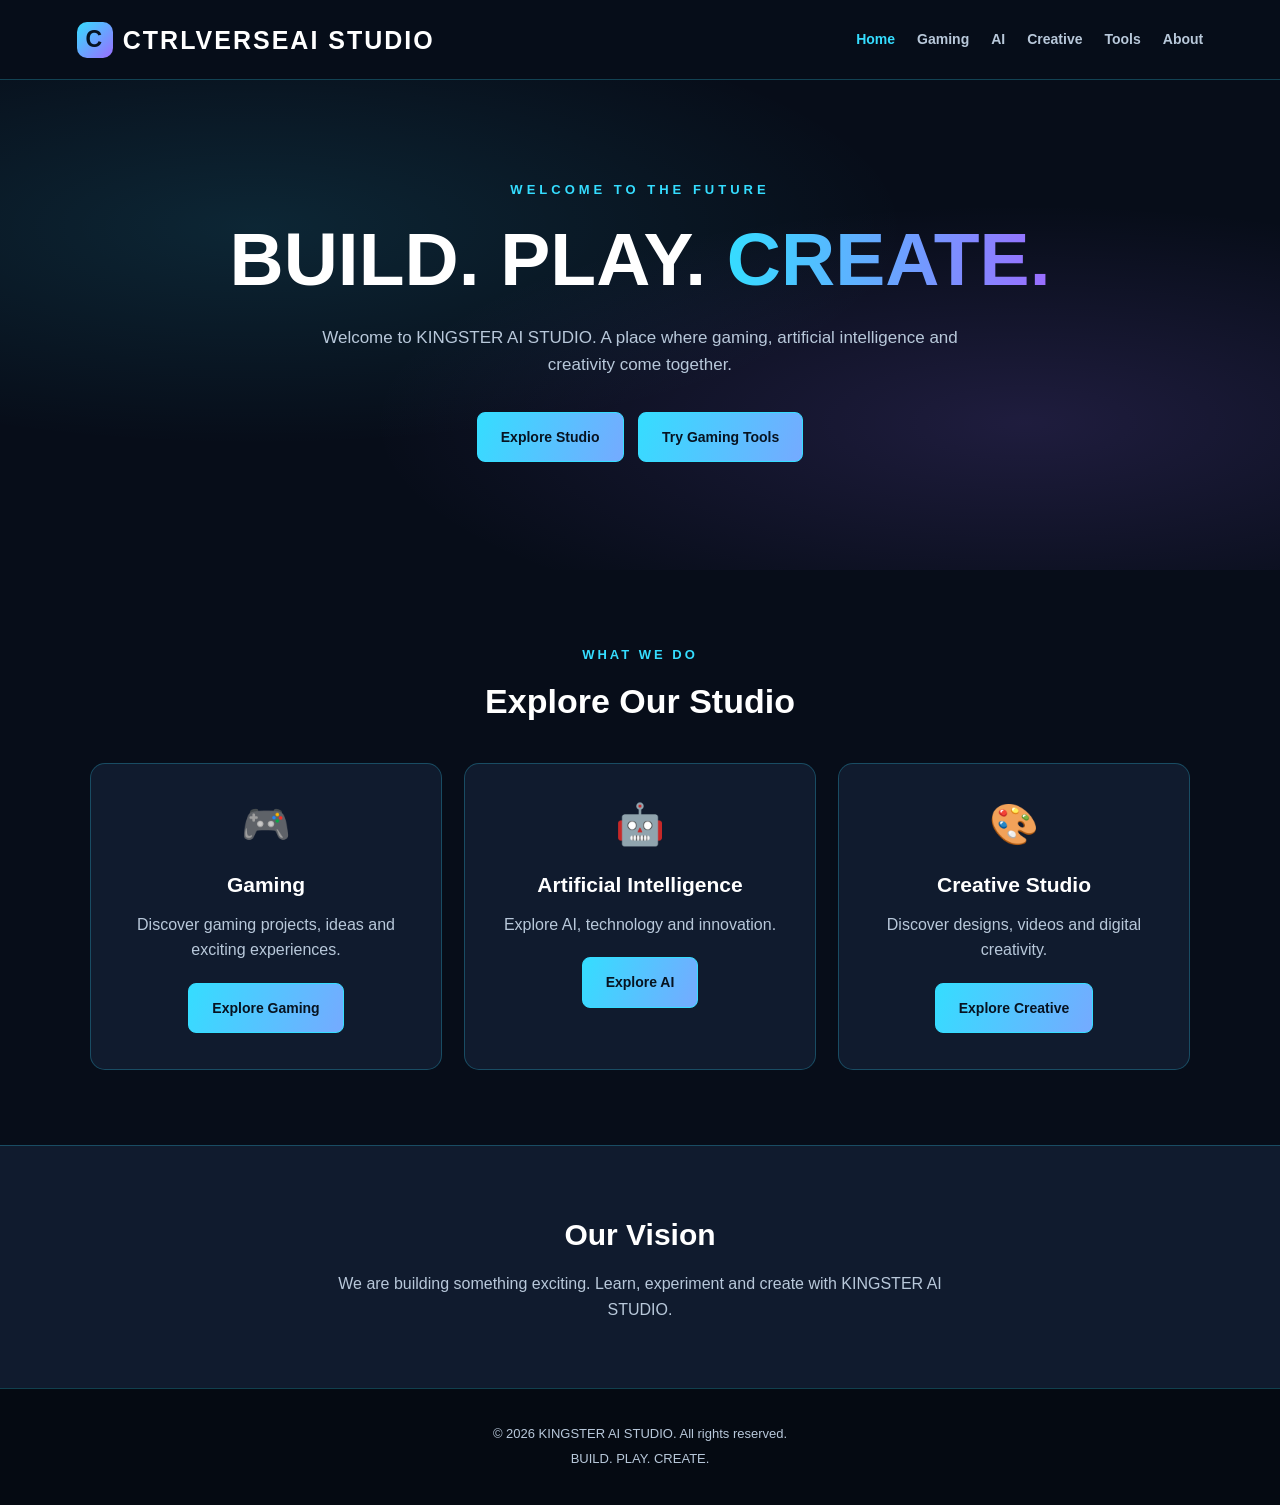
==== index.html @ c0beb0fc "Upload CTRLVERSE website" ====
<!DOCTYPE html>
<html lang="en">
<head>
    <meta charset="UTF-8">
    <meta name="viewport" content="width=device-width, initial-scale=1.0">
    <meta name="description" content="KINGSTER AI STUDIO - Build, Play and Create.">
    <title>KINGSTER AI STUDIO</title>
    <link rel="stylesheet" href="style.css">
    <script src="script.js" defer></script>
</head>

<body>

    <header class="header">
        <div class="logo">CTRLVERSEAI STUDIO</span></div>

        <nav class="navigation">
            <a href="index.html">Home</a>
            <a href="gaming.html">Gaming</a>
            <a href="ai.html">AI</a>
            <a href="creative.html">Creative</a>
            <a href="tools.html">Tools</a>
            <a href="about.html">About</a>
        </nav>
    </header>

    <main>

        <section class="hero">
            <div class="hero-content">
                <p class="hero-tag">WELCOME TO THE FUTURE</p>

                <h1>
                    BUILD. PLAY.
                    <span>CREATE.</span>
                </h1>

                <p>
                    Welcome to KINGSTER AI STUDIO.
                    A place where gaming, artificial intelligence
                    and creativity come together.
                </p>

                <a href="gaming.html" class="btn">
                    Explore Studio
                </a>

                <a href="tools.html" class="btn">
                    Try Gaming Tools
                </a>
            </div>
        </section>

        <section class="services">
            <div class="section-heading">
                <p>WHAT WE DO</p>
                <h2>Explore Our Studio</h2>
            </div>

            <div class="service-container">

                <div class="card">
                    <div class="card-icon">🎮</div>
                    <h3>Gaming</h3>
                    <p>
                        Discover gaming projects, ideas
                        and exciting experiences.
                    </p>
                    <a href="gaming.html" class="btn">
                        Explore Gaming
                    </a>
                </div>

                <div class="card">
                    <div class="card-icon">🤖</div>
                    <h3>Artificial Intelligence</h3>
                    <p>
                        Explore AI, technology
                        and innovation.
                    </p>
                    <a href="ai.html" class="btn">
                        Explore AI
                    </a>
                </div>

                <div class="card">
                    <div class="card-icon">🎨</div>
                    <h3>Creative Studio</h3>
                    <p>
                        Discover designs, videos
                        and digital creativity.
                    </p>
                    <a href="creative.html" class="btn">
                        Explore Creative
                    </a>
                </div>

            </div>
        </section>

        <section class="games-section">
            <h2>Our Vision</h2>
            <p>
                We are building something exciting.
                Learn, experiment and create with
                KINGSTER AI STUDIO.
            </p>
        </section>

    </main>

    <footer class="footer">
        <p>© 2026 KINGSTER AI STUDIO. All rights reserved.</p>
        <p>BUILD. PLAY. CREATE.</p>
    </footer>

</body>
</html>
---- style.css ----
/* =====================================
   CTRLVERSE
   OFFICIAL WEBSITE DESIGN
===================================== */

:root {
    --background: #070d19;
    --surface: #101b2e;
    --surface-light: #172640;
    --cyan: #35ddff;
    --purple: #9b6dff;
    --white: #ffffff;
    --muted: #b8c8da;
    --border: rgba(53, 221, 255, 0.25);
}

/* GENERAL SETTINGS */

* {
    margin: 0;
    padding: 0;
    box-sizing: border-box;
}

html {
    scroll-behavior: smooth;
}

body {
    font-family: Arial, Helvetica, sans-serif;
    background: var(--background);
    color: var(--white);
    line-height: 1.6;
    min-height: 100vh;
}

a {
    text-decoration: none;
}

/* HEADER */

.header {
    width: 100%;
    min-height: 80px;
    padding: 18px 6%;
    display: flex;
    justify-content: space-between;
    align-items: center;
    flex-wrap: wrap;
    gap: 18px;
    background: rgba(7, 13, 25, 0.96);
    border-bottom: 1px solid var(--border);
    position: relative;
    z-index: 10;
}

/* CTRLVERSE BRAND */

.logo {
    display: flex;
    align-items: center;
    gap: 10px;
    color: var(--white);
    font-size: 25px;
    font-weight: 900;
    letter-spacing: 2px;
}

.logo::before {
    content: "C";
    width: 36px;
    height: 36px;
    display: inline-flex;
    justify-content: center;
    align-items: center;
    border-radius: 10px;
    background: linear-gradient(135deg, var(--cyan), var(--purple));
    color: #071321;
    font-size: 23px;
    font-weight: 900;
}

/* NAVIGATION */

.navigation {
    display: flex;
    align-items: center;
    flex-wrap: wrap;
    gap: 22px;
}

.navigation a {
    color: var(--muted);
    font-size: 14px;
    font-weight: bold;
    transition: 0.3s ease;
}

.navigation a:hover,
.navigation a.active {
    color: var(--cyan);
}

/* HOMEPAGE HERO */

.hero {
    min-height: 490px;
    display: flex;
    justify-content: center;
    align-items: center;
    text-align: center;
    padding: 70px 20px;
    background:
        radial-gradient(ellipse at 20% 30%, rgba(53, 221, 255, 0.12), transparent 45%),
        radial-gradient(ellipse at 80% 70%, rgba(155, 109, 255, 0.16), transparent 45%),
        var(--background);
}

.hero-content {
    max-width: 850px;
}

.hero-tag {
    color: var(--cyan);
    letter-spacing: 4px;
    font-size: 13px;
    font-weight: bold;
    margin-bottom: 15px;
}

.hero h1 {
    font-size: clamp(42px, 7vw, 75px);
    font-weight: 900;
    line-height: 1.15;
    margin-bottom: 22px;
}

.hero h1 span {
    background: linear-gradient(90deg, var(--cyan), var(--purple));
    background-clip: text;
    -webkit-background-clip: text;
    color: transparent;
}

.hero-content > p:not(.hero-tag) {
    color: var(--muted);
    max-width: 650px;
    margin: 0 auto 25px;
    font-size: 17px;
}

/* BUTTONS */

.btn {
    display: inline-block;
    padding: 13px 23px;
    margin: 8px 5px;
    border: 1px solid var(--cyan);
    border-radius: 8px;
    background: linear-gradient(110deg, var(--cyan), #75aaff);
    color: #071321;
    font-weight: bold;
    font-size: 14px;
    cursor: pointer;
    transition: 0.3s ease;
}

.btn:hover {
    transform: translateY(-3px);
    box-shadow: 0 8px 25px rgba(53, 221, 255, 0.25);
}

/* SERVICES */

.services {
    padding: 75px 6%;
    text-align: center;
}

.section-heading {
    margin-bottom: 35px;
}

.section-heading > p {
    color: var(--cyan);
    font-weight: bold;
    letter-spacing: 3px;
    font-size: 13px;
}

.section-heading h2 {
    font-size: 34px;
    margin-top: 8px;
}

.service-container {
    max-width: 1100px;
    margin: auto;
    display: grid;
    grid-template-columns: repeat(auto-fit, minmax(230px, 1fr));
    gap: 22px;
}

/* CARDS */

.card,
.game-card {
    background: var(--surface);
    border: 1px solid var(--border);
    border-radius: 15px;
    padding: 28px;
    transition: 0.3s ease;
}

.card:hover,
.game-card:hover {
    transform: translateY(-6px);
    border-color: var(--cyan);
    box-shadow: 0 12px 35px rgba(53, 221, 255, 0.1);
}

.card-icon,
.game-icon {
    font-size: 40px;
    margin-bottom: 12px;
}

.card h3 {
    font-size: 21px;
    margin-bottom: 10px;
}

.card p,
.game-card p {
    color: var(--muted);
    margin-bottom: 12px;
}

/* GAMING SECTIONS */

.games-section {
    padding: 65px 20px;
    text-align: center;
    background: var(--surface);
    border-top: 1px solid var(--border);
}

.games-section h2 {
    font-size: 30px;
    margin-bottom: 12px;
}

.games-section p {
    max-width: 650px;
    margin: auto;
    color: var(--muted);
}

.game-grid {
    max-width: 1100px;
    margin: 30px auto;
    display: grid;
    grid-template-columns: repeat(auto-fit, minmax(230px, 1fr));
    gap: 20px;
}

.gaming-message {
    color: var(--cyan);
    text-align: center;
    margin-top: 20px;
}

/* PAGE HEADINGS */

.page-hero {
    padding: 70px 20px;
    text-align: center;
}

.page-hero h1 {
    font-size: clamp(32px, 5vw, 55px);
    margin-bottom: 15px;
}

.page-hero p {
    color: var(--muted);
}

/* FOOTER */

.footer {
    padding: 30px 20px;
    background: #050a12;
    border-top: 1px solid var(--border);
    text-align: center;
}

.footer p {
    color: var(--muted);
    font-size: 13px;
    margin: 5px;
}

/* SCROLLBAR */

::-webkit-scrollbar {
    width: 9px;
}

::-webkit-scrollbar-track {
    background: var(--background);
}

::-webkit-scrollbar-thumb {
    background: #254c65;
    border-radius: 10px;
}

/* MOBILE DESIGN */

@media (max-width: 700px) {

    .header {
        flex-direction: column;
        text-align: center;
        padding: 20px;
    }

    .navigation {
        justify-content: center;
        gap: 14px;
    }

    .navigation a {
        font-size: 13px;
    }

    .hero {
        min-height: 400px;
    }

    .hero-content > p:not(.hero-tag) {
        font-size: 15px;
    }

    .services {
        padding: 50px 20px;
    }

    .section-heading h2 {
        font-size: 27px;
    }
}

/* =================================
   CTRLVERSE - MOBILE RESPONSIVE FIX
================================= */

html,
body {
    width: 100%;
    overflow-x: hidden;
}

img,
video {
    max-width: 100%;
    height: auto;
}

/* TABLETS AND MOBILE PHONES */

@media screen and (max-width: 700px) {

    .header {
        width: 100%;
        padding: 15px 12px;
        flex-direction: column;
        gap: 12px;
    }

    .logo {
        font-size: 21px;
        letter-spacing: 1px;
    }

    .navigation {
        width: 100%;
        justify-content: center;
        flex-wrap: wrap;
        gap: 7px;
    }

    .navigation a {
        font-size: 12px;
        padding: 6px 8px;
    }

    .hero {
        min-height: 380px;
        padding: 50px 16px;
    }

    .services,
    .gaming-page,
    .about-main,
    .ai-main,
    .creative-main,
    .tool-main {
        padding: 35px 14px;
    }

    .service-container,
    .gaming-grid,
    .about-grid,
    .game-grid {
        grid-template-columns: 1fr;
        width: 100%;
    }

    .card,
    .game-card,
    .gaming-card,
    .about-card {
        width: 100%;
    }

    .tool-card,
    .ai-card,
    .creative-card {
        width: 100% !important;
        max-width: 100% !important;
        padding: 20px !important;
    }

    .tool-buttons,
    .ai-buttons,
    .creative-buttons {
        display: flex;
        flex-wrap: wrap;
        gap: 10px;
    }

    .tool-button,
    .ai-button,
    .creative-button {
        flex: 1 1 130px;
        min-height: 45px;
    }

    .tool-select,
    .ai-select,
    .ai-input,
    .creative-select,
    .creative-input {
        width: 100%;
        min-width: 0;
        font-size: 16px;
    }

    .tool-result,
    .ai-output,
    .creative-output {
        width: 100%;
        font-size: 16px;
        overflow-wrap: anywhere;
    }

    .about-goal,
    .gaming-callout {
        padding: 22px 15px;
    }

    .footer {
        padding: 25px 12px;
    }
}

/* SMALLER PHONES */

@media screen and (max-width: 380px) {

    .logo {
        font-size: 18px;
    }

    .navigation {
        gap: 5px;
    }

    .navigation a {
        font-size: 11px;
        padding: 5px 6px;
    }

    .hero h1 {
        font-size: 36px;
    }

    .section-heading h2 {
        font-size: 24px;
    }

    .tool-card,
    .ai-card,
    .creative-card {
        padding: 15px !important;
    }
}
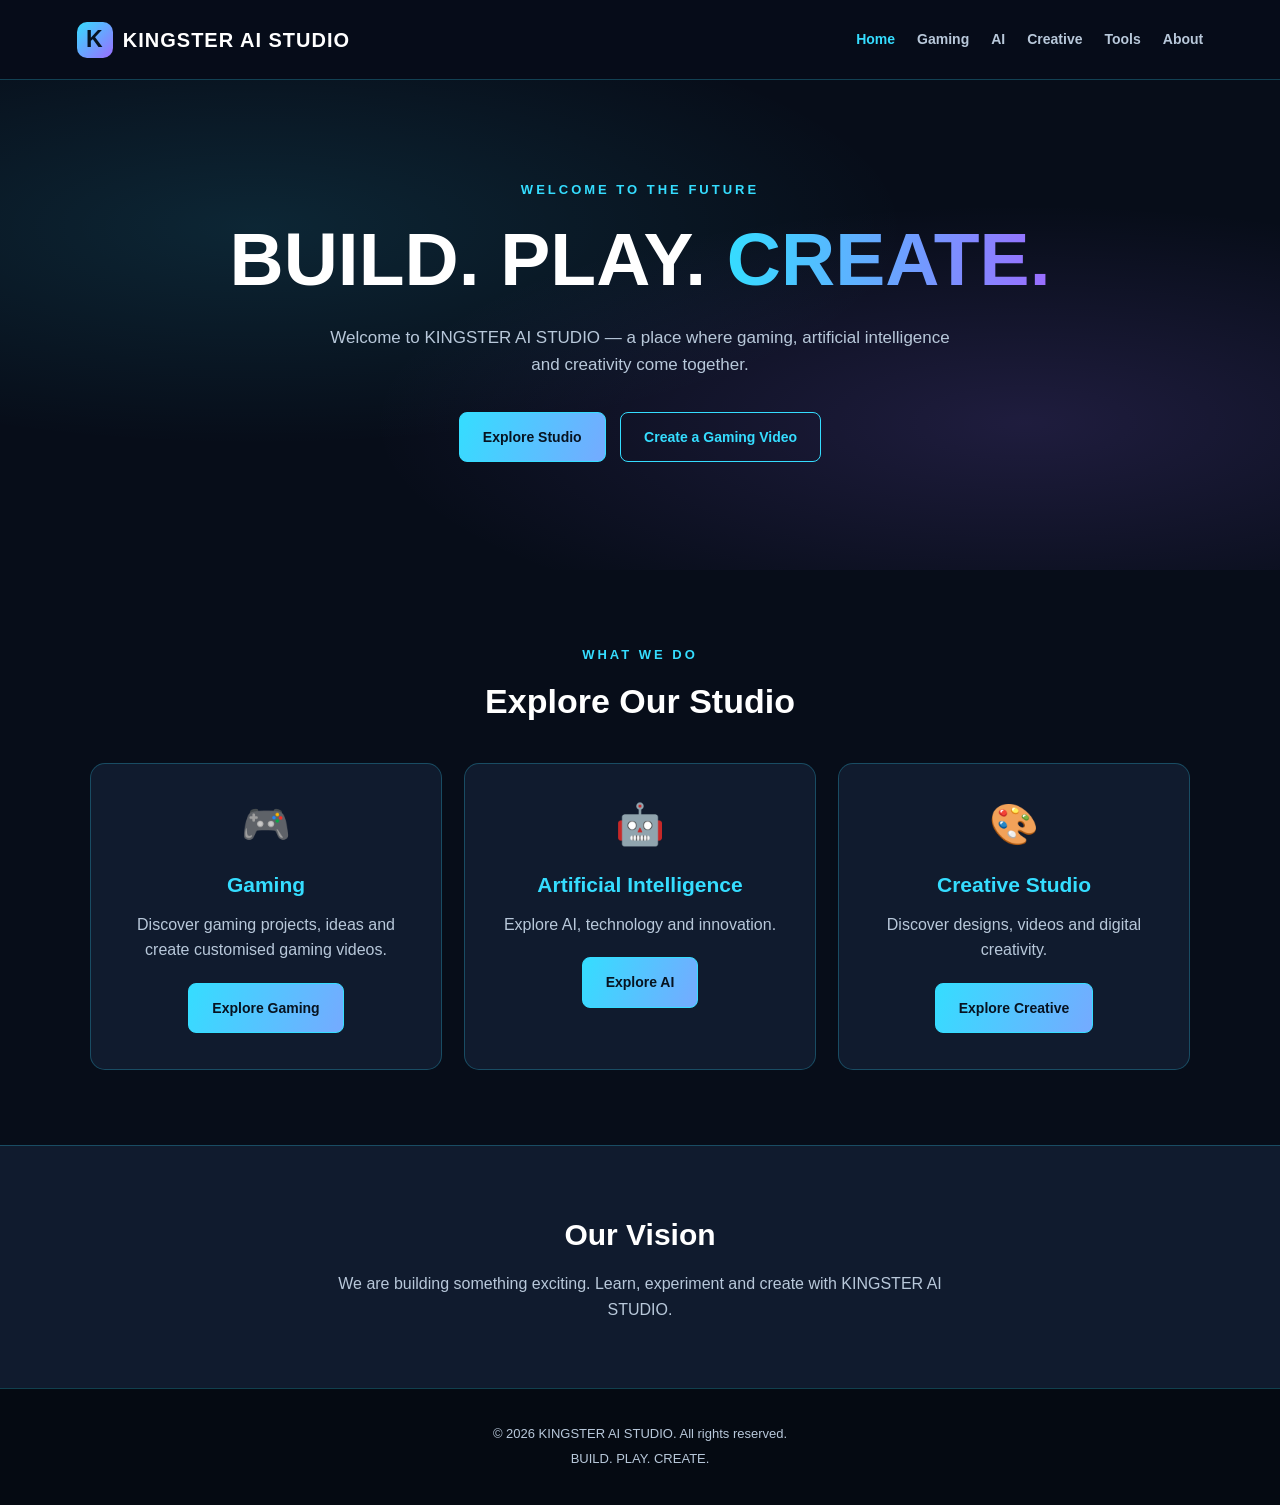
==== commit 27e6090a: "Add files via upload Rebrand website to KINGSTERLABS" ====
--- a/index.html
+++ b/index.html
@@ -1,119 +1,73 @@
-
-<!DOCTYPE html>
-<html lang="en">
-<head>
-    <meta charset="UTF-8">
-    <meta name="viewport" content="width=device-width, initial-scale=1.0">
-    <meta name="description" content="KINGSTER AI STUDIO - Build, Play and Create.">
-    <title>KINGSTER AI STUDIO</title>
-    <link rel="stylesheet" href="style.css">
-    <script src="script.js" defer></script>
-</head>
-
-<body>
-
-    <header class="header">
-        <div class="logo">CTRLVERSEAI STUDIO</span></div>
-
-        <nav class="navigation">
-            <a href="index.html">Home</a>
-            <a href="gaming.html">Gaming</a>
-            <a href="ai.html">AI</a>
-            <a href="creative.html">Creative</a>
-            <a href="tools.html">Tools</a>
-            <a href="about.html">About</a>
-        </nav>
-    </header>
-
-    <main>
-
-        <section class="hero">
-            <div class="hero-content">
-                <p class="hero-tag">WELCOME TO THE FUTURE</p>
-
-                <h1>
-                    BUILD. PLAY.
-                    <span>CREATE.</span>
-                </h1>
-
-                <p>
-                    Welcome to KINGSTER AI STUDIO.
-                    A place where gaming, artificial intelligence
-                    and creativity come together.
-                </p>
-
-                <a href="gaming.html" class="btn">
-                    Explore Studio
-                </a>
-
-                <a href="tools.html" class="btn">
-                    Try Gaming Tools
-                </a>
-            </div>
-        </section>
-
-        <section class="services">
-            <div class="section-heading">
-                <p>WHAT WE DO</p>
-                <h2>Explore Our Studio</h2>
-            </div>
-
-            <div class="service-container">
-
-                <div class="card">
-                    <div class="card-icon">🎮</div>
-                    <h3>Gaming</h3>
-                    <p>
-                        Discover gaming projects, ideas
-                        and exciting experiences.
-                    </p>
-                    <a href="gaming.html" class="btn">
-                        Explore Gaming
-                    </a>
-                </div>
-
-                <div class="card">
-                    <div class="card-icon">🤖</div>
-                    <h3>Artificial Intelligence</h3>
-                    <p>
-                        Explore AI, technology
-                        and innovation.
-                    </p>
-                    <a href="ai.html" class="btn">
-                        Explore AI
-                    </a>
-                </div>
-
-                <div class="card">
-                    <div class="card-icon">🎨</div>
-                    <h3>Creative Studio</h3>
-                    <p>
-                        Discover designs, videos
-                        and digital creativity.
-                    </p>
-                    <a href="creative.html" class="btn">
-                        Explore Creative
-                    </a>
-                </div>
-
-            </div>
-        </section>
-
-        <section class="games-section">
-            <h2>Our Vision</h2>
-            <p>
-                We are building something exciting.
-                Learn, experiment and create with
-                KINGSTER AI STUDIO.
-            </p>
-        </section>
-
-    </main>
-
-    <footer class="footer">
-        <p>© 2026 KINGSTER AI STUDIO. All rights reserved.</p>
-        <p>BUILD. PLAY. CREATE.</p>
-    </footer>
-
-</body>
-</html>
+<!DOCTYPE html>
+<html lang="en">
+<head>
+  <meta charset="UTF-8">
+  <meta name="viewport" content="width=device-width, initial-scale=1.0">
+  <meta name="description" content="KINGSTER AI STUDIO - Build, Play and Create.">
+  <title>KINGSTER AI STUDIO</title>
+  <link rel="stylesheet" href="style.css">
+  <script src="script.js" defer></script>
+</head>
+<body>
+  <header class="header">
+    <a class="logo" href="index.html">KINGSTER AI STUDIO</a>
+    <nav class="navigation" aria-label="Main navigation">
+      <a href="index.html">Home</a>
+      <a href="gaming.html">Gaming</a>
+      <a href="ai.html">AI</a>
+      <a href="creative.html">Creative</a>
+      <a href="tools.html">Tools</a>
+      <a href="about.html">About</a>
+    </nav>
+  </header>
+
+  <main>
+    <section class="hero">
+      <div class="hero-content">
+        <p class="hero-tag">WELCOME TO THE FUTURE</p>
+        <h1>BUILD. PLAY. <span>CREATE.</span></h1>
+        <p>Welcome to KINGSTER AI STUDIO — a place where gaming, artificial intelligence and creativity come together.</p>
+        <a href="gaming.html" class="btn">Explore Studio</a>
+        <a href="gaming.html#ai-editor" class="btn btn-secondary">Create a Gaming Video</a>
+      </div>
+    </section>
+
+    <section class="services">
+      <div class="section-heading">
+        <p>WHAT WE DO</p>
+        <h2>Explore Our Studio</h2>
+      </div>
+      <div class="service-container">
+        <article class="card">
+          <div class="card-icon">🎮</div>
+          <h3>Gaming</h3>
+          <p>Discover gaming projects, ideas and create customised gaming videos.</p>
+          <a href="gaming.html" class="btn">Explore Gaming</a>
+        </article>
+        <article class="card">
+          <div class="card-icon">🤖</div>
+          <h3>Artificial Intelligence</h3>
+          <p>Explore AI, technology and innovation.</p>
+          <a href="ai.html" class="btn">Explore AI</a>
+        </article>
+        <article class="card">
+          <div class="card-icon">🎨</div>
+          <h3>Creative Studio</h3>
+          <p>Discover designs, videos and digital creativity.</p>
+          <a href="creative.html" class="btn">Explore Creative</a>
+        </article>
+      </div>
+    </section>
+
+    <section class="games-section">
+      <h2>Our Vision</h2>
+      <p>We are building something exciting. Learn, experiment and create with KINGSTER AI STUDIO.</p>
+    </section>
+  </main>
+
+  <footer class="footer">
+    <p>© 2026 KINGSTER AI STUDIO. All rights reserved.</p>
+    <p>BUILD. PLAY. CREATE.</p>
+  </footer>
+</body>
+</html>
--- a/style.css
+++ b/style.css
@@ -1,511 +1,164 @@
-
-/* =====================================
-   CTRLVERSE
-   OFFICIAL WEBSITE DESIGN
-===================================== */
-
-:root {
-    --background: #070d19;
-    --surface: #101b2e;
-    --surface-light: #172640;
-    --cyan: #35ddff;
-    --purple: #9b6dff;
-    --white: #ffffff;
-    --muted: #b8c8da;
-    --border: rgba(53, 221, 255, 0.25);
-}
-
-/* GENERAL SETTINGS */
-
-* {
-    margin: 0;
-    padding: 0;
-    box-sizing: border-box;
-}
-
-html {
-    scroll-behavior: smooth;
-}
-
-body {
-    font-family: Arial, Helvetica, sans-serif;
-    background: var(--background);
-    color: var(--white);
-    line-height: 1.6;
-    min-height: 100vh;
-}
-
-a {
-    text-decoration: none;
-}
-
-/* HEADER */
-
-.header {
-    width: 100%;
-    min-height: 80px;
-    padding: 18px 6%;
-    display: flex;
-    justify-content: space-between;
-    align-items: center;
-    flex-wrap: wrap;
-    gap: 18px;
-    background: rgba(7, 13, 25, 0.96);
-    border-bottom: 1px solid var(--border);
-    position: relative;
-    z-index: 10;
-}
-
-/* CTRLVERSE BRAND */
-
-.logo {
-    display: flex;
-    align-items: center;
-    gap: 10px;
-    color: var(--white);
-    font-size: 25px;
-    font-weight: 900;
-    letter-spacing: 2px;
-}
-
-.logo::before {
-    content: "C";
-    width: 36px;
-    height: 36px;
-    display: inline-flex;
-    justify-content: center;
-    align-items: center;
-    border-radius: 10px;
-    background: linear-gradient(135deg, var(--cyan), var(--purple));
-    color: #071321;
-    font-size: 23px;
-    font-weight: 900;
-}
-
-/* NAVIGATION */
-
-.navigation {
-    display: flex;
-    align-items: center;
-    flex-wrap: wrap;
-    gap: 22px;
-}
-
-.navigation a {
-    color: var(--muted);
-    font-size: 14px;
-    font-weight: bold;
-    transition: 0.3s ease;
-}
-
-.navigation a:hover,
-.navigation a.active {
-    color: var(--cyan);
-}
-
-/* HOMEPAGE HERO */
-
-.hero {
-    min-height: 490px;
-    display: flex;
-    justify-content: center;
-    align-items: center;
-    text-align: center;
-    padding: 70px 20px;
-    background:
-        radial-gradient(ellipse at 20% 30%, rgba(53, 221, 255, 0.12), transparent 45%),
-        radial-gradient(ellipse at 80% 70%, rgba(155, 109, 255, 0.16), transparent 45%),
-        var(--background);
-}
-
-.hero-content {
-    max-width: 850px;
-}
-
-.hero-tag {
-    color: var(--cyan);
-    letter-spacing: 4px;
-    font-size: 13px;
-    font-weight: bold;
-    margin-bottom: 15px;
-}
-
-.hero h1 {
-    font-size: clamp(42px, 7vw, 75px);
-    font-weight: 900;
-    line-height: 1.15;
-    margin-bottom: 22px;
-}
-
-.hero h1 span {
-    background: linear-gradient(90deg, var(--cyan), var(--purple));
-    background-clip: text;
-    -webkit-background-clip: text;
-    color: transparent;
-}
-
-.hero-content > p:not(.hero-tag) {
-    color: var(--muted);
-    max-width: 650px;
-    margin: 0 auto 25px;
-    font-size: 17px;
-}
-
-/* BUTTONS */
-
-.btn {
-    display: inline-block;
-    padding: 13px 23px;
-    margin: 8px 5px;
-    border: 1px solid var(--cyan);
-    border-radius: 8px;
-    background: linear-gradient(110deg, var(--cyan), #75aaff);
-    color: #071321;
-    font-weight: bold;
-    font-size: 14px;
-    cursor: pointer;
-    transition: 0.3s ease;
-}
-
-.btn:hover {
-    transform: translateY(-3px);
-    box-shadow: 0 8px 25px rgba(53, 221, 255, 0.25);
-}
-
-/* SERVICES */
-
-.services {
-    padding: 75px 6%;
-    text-align: center;
-}
-
-.section-heading {
-    margin-bottom: 35px;
-}
-
-.section-heading > p {
-    color: var(--cyan);
-    font-weight: bold;
-    letter-spacing: 3px;
-    font-size: 13px;
-}
-
-.section-heading h2 {
-    font-size: 34px;
-    margin-top: 8px;
-}
-
-.service-container {
-    max-width: 1100px;
-    margin: auto;
-    display: grid;
-    grid-template-columns: repeat(auto-fit, minmax(230px, 1fr));
-    gap: 22px;
-}
-
-/* CARDS */
-
-.card,
-.game-card {
-    background: var(--surface);
-    border: 1px solid var(--border);
-    border-radius: 15px;
-    padding: 28px;
-    transition: 0.3s ease;
-}
-
-.card:hover,
-.game-card:hover {
-    transform: translateY(-6px);
-    border-color: var(--cyan);
-    box-shadow: 0 12px 35px rgba(53, 221, 255, 0.1);
-}
-
-.card-icon,
-.game-icon {
-    font-size: 40px;
-    margin-bottom: 12px;
-}
-
-.card h3 {
-    font-size: 21px;
-    margin-bottom: 10px;
-}
-
-.card p,
-.game-card p {
-    color: var(--muted);
-    margin-bottom: 12px;
-}
-
-/* GAMING SECTIONS */
-
-.games-section {
-    padding: 65px 20px;
-    text-align: center;
-    background: var(--surface);
-    border-top: 1px solid var(--border);
-}
-
-.games-section h2 {
-    font-size: 30px;
-    margin-bottom: 12px;
-}
-
-.games-section p {
-    max-width: 650px;
-    margin: auto;
-    color: var(--muted);
-}
-
-.game-grid {
-    max-width: 1100px;
-    margin: 30px auto;
-    display: grid;
-    grid-template-columns: repeat(auto-fit, minmax(230px, 1fr));
-    gap: 20px;
-}
-
-.gaming-message {
-    color: var(--cyan);
-    text-align: center;
-    margin-top: 20px;
-}
-
-/* PAGE HEADINGS */
-
-.page-hero {
-    padding: 70px 20px;
-    text-align: center;
-}
-
-.page-hero h1 {
-    font-size: clamp(32px, 5vw, 55px);
-    margin-bottom: 15px;
-}
-
-.page-hero p {
-    color: var(--muted);
-}
-
-/* FOOTER */
-
-.footer {
-    padding: 30px 20px;
-    background: #050a12;
-    border-top: 1px solid var(--border);
-    text-align: center;
-}
-
-.footer p {
-    color: var(--muted);
-    font-size: 13px;
-    margin: 5px;
-}
-
-/* SCROLLBAR */
-
-::-webkit-scrollbar {
-    width: 9px;
-}
-
-::-webkit-scrollbar-track {
-    background: var(--background);
-}
-
-::-webkit-scrollbar-thumb {
-    background: #254c65;
-    border-radius: 10px;
-}
-
-/* MOBILE DESIGN */
-
-@media (max-width: 700px) {
-
-    .header {
-        flex-direction: column;
-        text-align: center;
-        padding: 20px;
-    }
-
-    .navigation {
-        justify-content: center;
-        gap: 14px;
-    }
-
-    .navigation a {
-        font-size: 13px;
-    }
-
-    .hero {
-        min-height: 400px;
-    }
-
-    .hero-content > p:not(.hero-tag) {
-        font-size: 15px;
-    }
-
-    .services {
-        padding: 50px 20px;
-    }
-
-    .section-heading h2 {
-        font-size: 27px;
-    }
-}
-
-/* =================================
-   CTRLVERSE - MOBILE RESPONSIVE FIX
-================================= */
-
-html,
-body {
-    width: 100%;
-    overflow-x: hidden;
-}
-
-img,
-video {
-    max-width: 100%;
-    height: auto;
-}
-
-/* TABLETS AND MOBILE PHONES */
-
-@media screen and (max-width: 700px) {
-
-    .header {
-        width: 100%;
-        padding: 15px 12px;
-        flex-direction: column;
-        gap: 12px;
-    }
-
-    .logo {
-        font-size: 21px;
-        letter-spacing: 1px;
-    }
-
-    .navigation {
-        width: 100%;
-        justify-content: center;
-        flex-wrap: wrap;
-        gap: 7px;
-    }
-
-    .navigation a {
-        font-size: 12px;
-        padding: 6px 8px;
-    }
-
-    .hero {
-        min-height: 380px;
-        padding: 50px 16px;
-    }
-
-    .services,
-    .gaming-page,
-    .about-main,
-    .ai-main,
-    .creative-main,
-    .tool-main {
-        padding: 35px 14px;
-    }
-
-    .service-container,
-    .gaming-grid,
-    .about-grid,
-    .game-grid {
-        grid-template-columns: 1fr;
-        width: 100%;
-    }
-
-    .card,
-    .game-card,
-    .gaming-card,
-    .about-card {
-        width: 100%;
-    }
-
-    .tool-card,
-    .ai-card,
-    .creative-card {
-        width: 100% !important;
-        max-width: 100% !important;
-        padding: 20px !important;
-    }
-
-    .tool-buttons,
-    .ai-buttons,
-    .creative-buttons {
-        display: flex;
-        flex-wrap: wrap;
-        gap: 10px;
-    }
-
-    .tool-button,
-    .ai-button,
-    .creative-button {
-        flex: 1 1 130px;
-        min-height: 45px;
-    }
-
-    .tool-select,
-    .ai-select,
-    .ai-input,
-    .creative-select,
-    .creative-input {
-        width: 100%;
-        min-width: 0;
-        font-size: 16px;
-    }
-
-    .tool-result,
-    .ai-output,
-    .creative-output {
-        width: 100%;
-        font-size: 16px;
-        overflow-wrap: anywhere;
-    }
-
-    .about-goal,
-    .gaming-callout {
-        padding: 22px 15px;
-    }
-
-    .footer {
-        padding: 25px 12px;
-    }
-}
-
-/* SMALLER PHONES */
-
-@media screen and (max-width: 380px) {
-
-    .logo {
-        font-size: 18px;
-    }
-
-    .navigation {
-        gap: 5px;
-    }
-
-    .navigation a {
-        font-size: 11px;
-        padding: 5px 6px;
-    }
-
-    .hero h1 {
-        font-size: 36px;
-    }
-
-    .section-heading h2 {
-        font-size: 24px;
-    }
-
-    .tool-card,
-    .ai-card,
-    .creative-card {
-        padding: 15px !important;
-    }
-}
+/* KINGSTER AI STUDIO - SHARED WEBSITE STYLES */
+:root {
+  --background: #070d19;
+  --surface: #101b2e;
+  --surface-light: #172640;
+  --cyan: #35ddff;
+  --purple: #9b6dff;
+  --white: #fff;
+  --muted: #b8c8da;
+  --border: rgba(53, 221, 255, .25);
+}
+* { margin: 0; padding: 0; box-sizing: border-box; }
+html { scroll-behavior: smooth; }
+body {
+  min-height: 100vh; overflow-x: hidden; line-height: 1.6;
+  font-family: Arial, Helvetica, sans-serif; color: var(--white);
+  background: var(--background);
+}
+a { color: inherit; text-decoration: none; }
+button, input, select, textarea { font: inherit; }
+.header {
+  min-height: 80px; padding: 18px 6%; display: flex; justify-content: space-between;
+  align-items: center; flex-wrap: wrap; gap: 18px; background: rgba(7,13,25,.97);
+  border-bottom: 1px solid var(--border); position: relative; z-index: 5;
+}
+.logo { display: inline-flex; align-items: center; gap: 10px; font-size: 20px; font-weight: 900; letter-spacing: 1px; }
+.logo::before {
+  content: "K"; width: 36px; height: 36px; display: inline-flex; align-items: center;
+  justify-content: center; border-radius: 10px; color: #071321;
+  background: linear-gradient(135deg,var(--cyan),var(--purple)); font-size: 23px;
+}
+.navigation { display: flex; align-items: center; flex-wrap: wrap; gap: 22px; }
+.navigation a { color: var(--muted); font-size: 14px; font-weight: bold; transition: .2s; }
+.navigation a:hover, .navigation a.active { color: var(--cyan); }
+.hero {
+  min-height: 490px; display: flex; justify-content: center; align-items: center;
+  text-align: center; padding: 70px 20px;
+  background: radial-gradient(ellipse at 20% 30%,rgba(53,221,255,.12),transparent 45%),
+              radial-gradient(ellipse at 80% 70%,rgba(155,109,255,.16),transparent 45%),var(--background);
+}
+.hero-content { max-width: 850px; }
+.hero-tag, .section-heading > p, .gaming-tag {
+  color: var(--cyan); letter-spacing: 3px; font-size: 13px; font-weight: bold;
+}
+.hero-tag { margin-bottom: 15px; }
+.hero h1 { font-size: clamp(42px,7vw,75px); font-weight: 900; line-height: 1.15; margin-bottom: 22px; }
+.hero h1 span { background: linear-gradient(90deg,var(--cyan),var(--purple)); background-clip: text; -webkit-background-clip: text; color: transparent; }
+.hero-content > p:not(.hero-tag) { color: var(--muted); max-width: 650px; margin: 0 auto 25px; font-size: 17px; }
+.btn {
+  display: inline-flex; justify-content: center; align-items: center; padding: 13px 23px;
+  margin: 8px 5px; border: 1px solid var(--cyan); border-radius: 8px;
+  background: linear-gradient(110deg,var(--cyan),#75aaff); color: #071321;
+  font-weight: bold; font-size: 14px; cursor: pointer; transition: .2s;
+}
+.btn:hover { transform: translateY(-2px); box-shadow: 0 8px 25px rgba(53,221,255,.25); }
+.btn:disabled { opacity: .5; cursor: not-allowed; transform: none; box-shadow: none; }
+.btn-secondary { background: transparent; color: var(--cyan); }
+.services { padding: 75px 6%; text-align: center; }
+.section-heading { margin-bottom: 35px; }
+.section-heading h2 { font-size: 34px; margin-top: 8px; }
+.service-container, .gaming-grid {
+  max-width: 1100px; margin: auto; display: grid;
+  grid-template-columns: repeat(auto-fit,minmax(230px,1fr)); gap: 22px;
+}
+.card, .game-card, .gaming-card {
+  background: var(--surface); border: 1px solid var(--border); border-radius: 15px;
+  padding: 28px; transition: .25s;
+}
+.card:hover, .gaming-card:hover { transform: translateY(-5px); border-color: var(--cyan); }
+.card-icon, .gaming-icon { font-size: 40px; margin-bottom: 12px; }
+.card h3, .gaming-card h2 { font-size: 21px; margin-bottom: 10px; color: var(--cyan); }
+.card p, .gaming-card p { color: var(--muted); margin-bottom: 12px; }
+.games-section { padding: 65px 20px; text-align: center; background: var(--surface); border-top: 1px solid var(--border); }
+.games-section h2 { font-size: 30px; margin-bottom: 12px; }
+.games-section p { max-width: 650px; margin: auto; color: var(--muted); }
+.gaming-page { padding: 55px 20px; }
+.gaming-intro { max-width: 850px; margin: 0 auto 42px; text-align: center; }
+.gaming-intro h1 { font-size: clamp(2rem,5vw,3.5rem); margin: 12px 0; }
+.gaming-intro h1 span, .editor-heading h2 span { color: var(--cyan); }
+.gaming-intro p:not(.gaming-tag) { color: var(--muted); }
+.gaming-card { padding: 25px; }
+.gaming-card .btn { margin: 12px 0 0; }
+.ai-editor {
+  width: min(1120px,96%); margin: 65px auto; padding: clamp(20px,4vw,38px);
+  border: 1px solid var(--cyan); border-radius: 20px;
+  background: linear-gradient(145deg,#0b1629,#080f20); box-shadow: 0 0 30px rgba(0,217,255,.09);
+}
+.editor-heading { text-align: center; margin-bottom: 30px; }
+.editor-heading h2 { font-size: clamp(27px,4vw,38px); margin: 8px 0; }
+.editor-heading > p:last-child { color: var(--muted); }
+.editor-grid { display: grid; grid-template-columns: repeat(2,minmax(0,1fr)); gap: 20px; }
+.editor-panel, .preview-panel {
+  padding: 23px; border: 1px solid var(--border); border-radius: 14px; background: rgba(16,29,49,.8);
+}
+.editor-panel h3, .preview-panel h3 { color: var(--cyan); margin-bottom: 18px; font-size: 19px; }
+.field-label { display: block; margin: 15px 0 7px; color: #e8f5ff; font-size: 14px; font-weight: bold; }
+input[type="file"], input[type="text"], select, textarea {
+  display: block; width: 100%; min-width: 0; padding: 12px;
+  border: 1px solid #28536b; border-radius: 8px; color: white; background: #0a1426;
+}
+input[type="file"] { padding: 10px; }
+textarea { resize: vertical; }
+input:focus, select:focus, textarea:focus { outline: 2px solid rgba(53,221,255,.35); border-color: var(--cyan); }
+.field-help { color: var(--muted); font-size: 12px; margin-top: 8px; }
+.status { color: var(--cyan); margin-top: 12px; font-size: 14px; overflow-wrap: anywhere; }
+.clip-list { list-style: none; margin: 10px 0 18px; color: var(--muted); font-size: 13px; }
+.clip-list li { padding: 5px 0; border-bottom: 1px solid rgba(255,255,255,.06); overflow-wrap: anywhere; }
+.form-grid { display: grid; grid-template-columns: repeat(2,minmax(0,1fr)); gap: 12px; }
+.effects-options { margin-top: 18px; padding: 12px; border: 1px solid var(--border); border-radius: 8px; }
+.effects-options legend { padding: 0 7px; color: var(--cyan); font-weight: bold; }
+.effects-options label { display: inline-flex; gap: 7px; align-items: center; margin: 7px 12px 5px 0; color: var(--muted); font-size: 13px; }
+.editor-actions { text-align: center; padding: 20px 0 8px; }
+.editor-actions .btn { min-width: 175px; }
+.preview-panel { margin-top: 20px; }
+#videoPreview { display: block; width: 100%; max-height: 520px; margin: 12px auto; background: #02050a; border-radius: 10px; }
+.download-btn { margin-top: 12px; }
+.gaming-callout { max-width: 1000px; margin: 40px auto 0; padding: 30px; text-align: center; border: 1px solid var(--border); border-radius: 15px; background: var(--surface); }
+.gaming-callout h2 { margin-bottom: 10px; }
+.gaming-callout p { color: var(--muted); }
+.footer { padding: 30px 20px; background: #050a12; border-top: 1px solid var(--border); text-align: center; }
+.footer p { color: var(--muted); font-size: 13px; margin: 5px; }
+[hidden] { display: none !important; }
+@media (max-width: 760px) {
+  .header { flex-direction: column; text-align: center; padding: 16px; }
+  .navigation { justify-content: center; gap: 12px; }
+  .navigation a { font-size: 12px; }
+  .editor-grid { grid-template-columns: 1fr; }
+  .gaming-page { padding: 35px 12px; }
+}
+@media (max-width: 480px) {
+  .form-grid { grid-template-columns: 1fr; }
+  .ai-editor { width: 100%; border-left: 0; border-right: 0; border-radius: 0; }
+  .editor-panel, .preview-panel { padding: 16px; }
+}
+
+
+/* MANUAL EDITING STUDIO */
+.manual-studio { margin-top: 42px; padding-top: 30px; border-top: 1px solid var(--border); }
+.manual-heading { text-align: center; margin-bottom: 25px; }
+.manual-heading h2 { font-size: clamp(26px,4vw,36px); margin: 8px 0; }
+.manual-heading h2 span { color: var(--cyan); }
+.manual-heading > p:last-child { color: var(--muted); }
+.tool-groups { display: grid; grid-template-columns: repeat(2,minmax(0,1fr)); gap: 16px; }
+.tool-group, .thumbnail-tools { min-width: 0; padding: 20px; border: 1px solid var(--border); border-radius: 13px; background: rgba(9,20,38,.85); }
+.tool-group h3, .thumbnail-tools h3 { color: var(--cyan); margin-bottom: 12px; font-size: 17px; }
+.tool-group h3 span { color: var(--purple); margin-right: 7px; }
+.tool-group input[type="range"] { width: 100%; accent-color: var(--cyan); }
+.tool-group input[type="number"] { width: 100%; padding: 11px; color: white; background: #0a1426; border: 1px solid #28536b; border-radius: 8px; }
+.tool-group output { color: var(--cyan); font-weight: bold; float: right; }
+.timeline-list { display: grid; gap: 8px; margin: 12px 0; }
+.timeline-item { display: grid; grid-template-columns: minmax(0,1fr) auto; gap: 8px; align-items: center; padding: 10px; border: 1px solid rgba(53,221,255,.18); border-radius: 9px; background: #101d31; }
+.timeline-item.selected { border-color: var(--cyan); box-shadow: 0 0 0 1px rgba(53,221,255,.2); }
+.timeline-select { min-width: 0; overflow-wrap: anywhere; background: transparent; color: white; border: 0; text-align: left; cursor: pointer; }
+.timeline-meta { display: block; color: var(--muted); font-size: 11px; }
+.timeline-controls { display: flex; gap: 5px; }
+.timeline-controls button, .tool-button { border: 1px solid #28718b; color: var(--cyan); background: #0b1c30; padding: 8px 11px; border-radius: 7px; cursor: pointer; }
+.timeline-controls button:disabled { opacity: .35; cursor: not-allowed; }
+.tool-button-row { display: flex; flex-wrap: wrap; gap: 8px; margin-top: 12px; }
+.empty-timeline { color: var(--muted); font-size: 13px; padding: 12px; border: 1px dashed var(--border); border-radius: 8px; }
+.thumbnail-tools { margin-top: 16px; }
+.thumbnail-tools .tool-button { margin-top: 12px; }
+.download-link { display: inline-block; color: var(--cyan); margin: 12px; text-decoration: underline; }
+#thumbnailCanvas { width: 100%; max-width: 640px; height: auto; margin-top: 12px; border-radius: 8px; }
+@media (max-width: 760px) { .tool-groups { grid-template-columns: 1fr; } }
